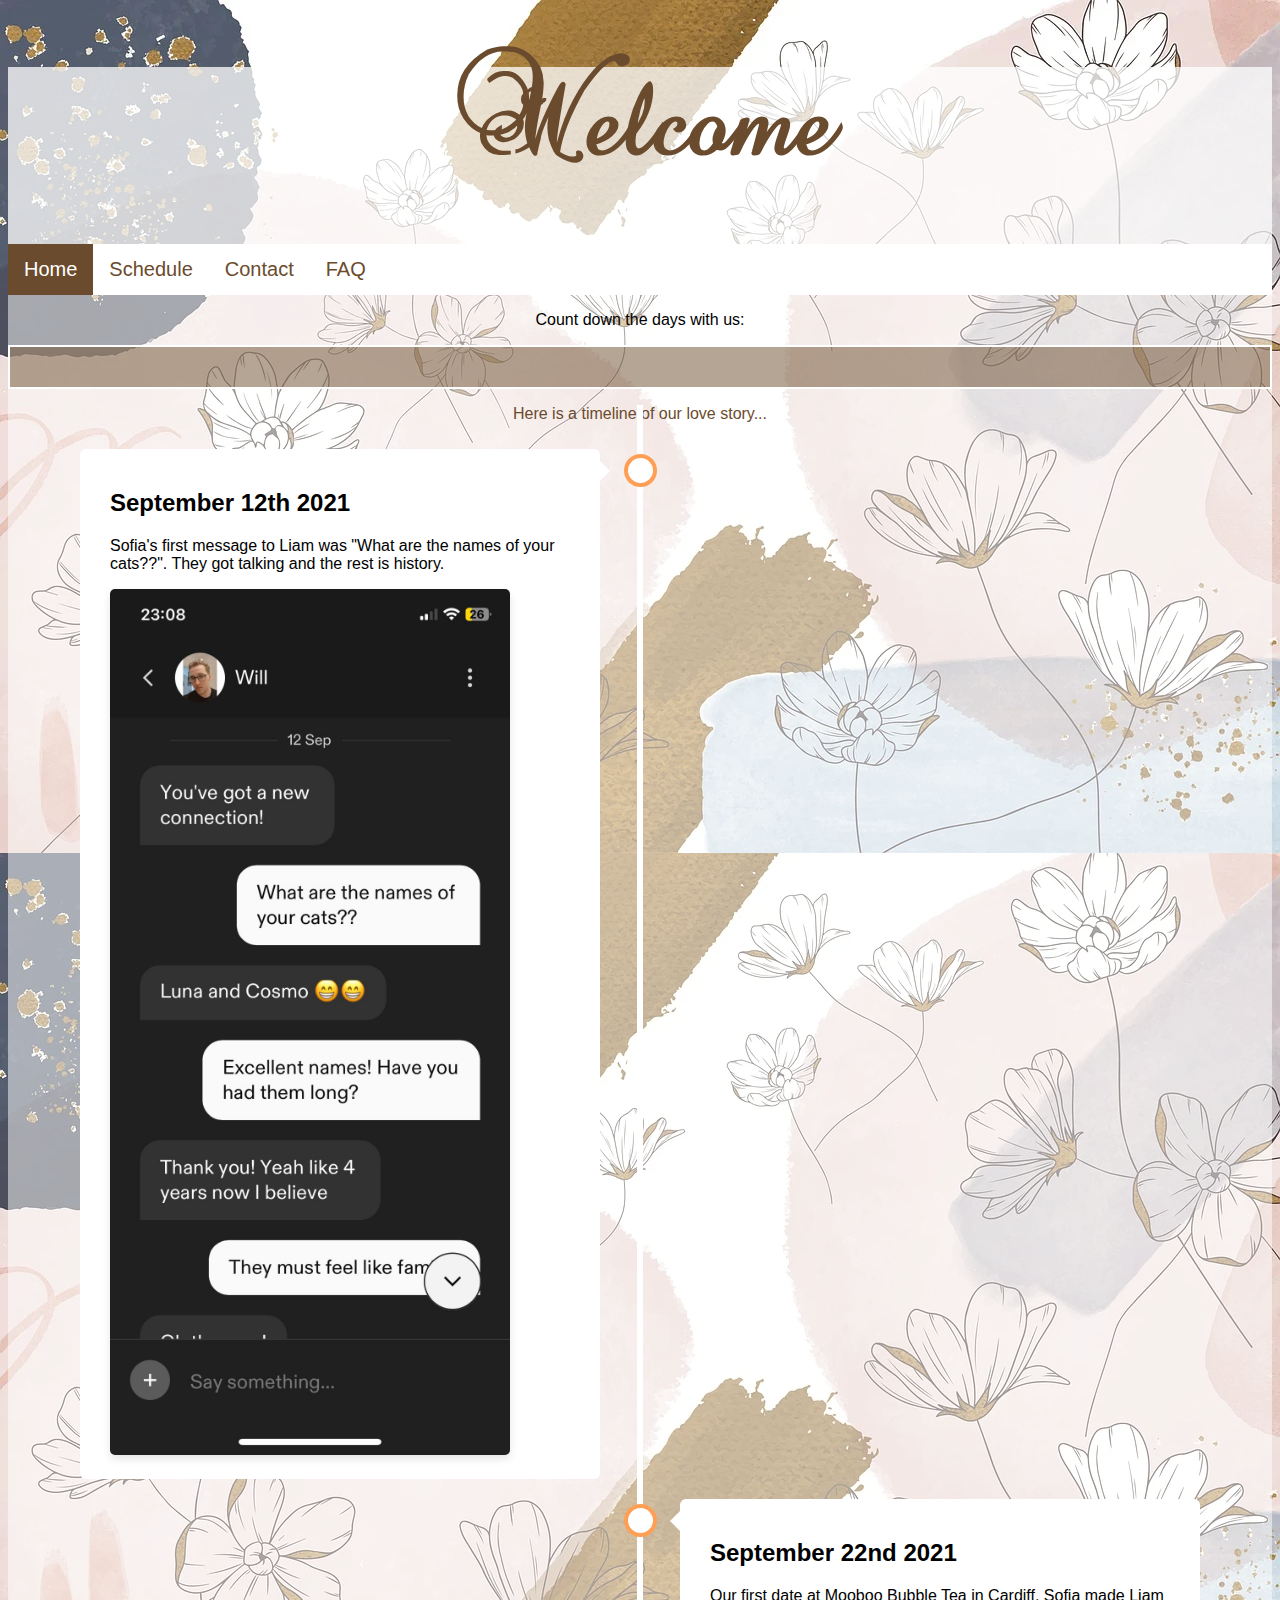
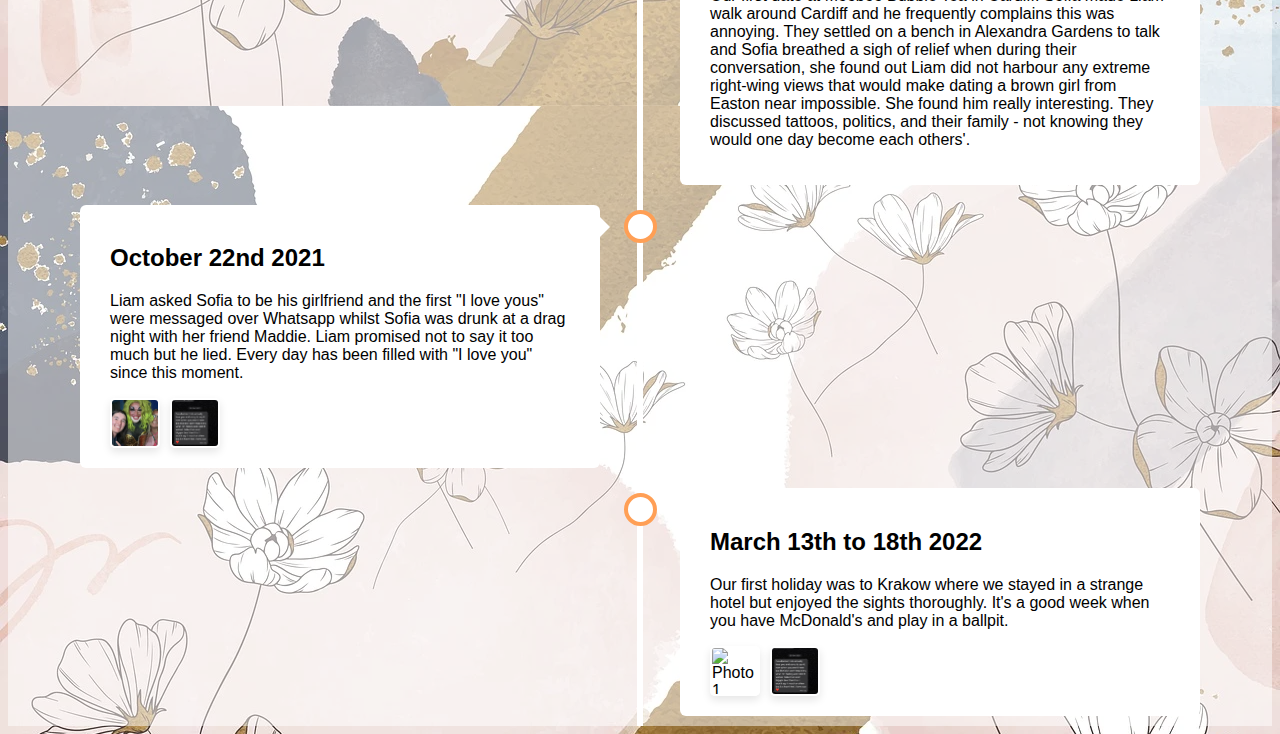
==== index.html @ cc3185e3 "Update index.html" ====
<!DOCTYPE html>
<html>
<head>
    <meta charset="UTF-8">
    <title>Sofia and Liam's Wedding Website</title>
    <!-- CSS linkage -->
    <link rel="stylesheet" href="style.css">
    <style>
        body {
            font-family: Arial, sans-serif;
        }
        .gallery {
            display: flex;
            flex-wrap: wrap;
            gap: 10px;
        }
        .gallery img {
            width: 50px; /* Icon size */
            height: 50px; /* Icon size */
            object-fit: cover;
            cursor: pointer;
            border: 2px solid #fff;
            border-radius: 5px;
            box-shadow: 0 4px 8px rgba(0, 0, 0, 0.1);
        }
        .gallery img:hover {
            border-color: #ddd;
        }
        .selected-image {
            display: none;
            position: fixed;
            top: 0;
            left: 0;
            width: 100%;
            height: 100%;
            background: rgba(0, 0, 0, 0.8);
            justify-content: center;
            align-items: center;
            z-index: 1000;
        }
        .selected-image img {
            max-width: 90%;
            max-height: 80%;
            border-radius: 5px;
            box-shadow: 0 4px 8px rgba(0, 0, 0, 0.1);
        }
        .selected-image .close-btn {
            position: absolute;
            top: 20px;
            right: 30px;
            font-size: 30px;
            color: #fff;
            cursor: pointer;
        }
    </style>
</head>
<body>
    <div class="white-background">
        <header>
            <div class='heading-box'>
                <h1 id='heading'>Welcome</h1>
                <div class="topnav" id="myTopnav">
                    <a href="#home" class="active">Home</a>
                    <a href="#schedule">Schedule</a>
                    <a href="#contact">Contact</a>
                    <a href="#faq">FAQ</a>
                </div>
            </div>
        </header>
        <div class="countdown-text">
            <p>Count down the days with us:</p>
        </div>
        <p id="countdown-timer"></p>
        <script>
            // Set the date we're counting down to
            var countDownDate = new Date("Sep 11, 2025 11:00:00").getTime();

            // Update the count down every 1 second
            var x = setInterval(function() {

                // Get today's date and time
                var now = new Date().getTime();

                // Find the distance between now and the count down date
                var distance = countDownDate - now;

                // Time calculations for days, hours, minutes and seconds
                var days = Math.floor(distance / (1000 * 60 * 60 * 24));
                var hours = Math.floor((distance % (1000 * 60 * 60 * 24)) / (1000 * 60 * 60));
                var minutes = Math.floor((distance % (1000 * 60 * 60)) / (1000 * 60));
                var seconds = Math.floor((distance % (1000 * 60)) / 1000);

                // Display the result in the element with id="countdown-timer"
                document.getElementById("countdown-timer").innerHTML = days + "d " + hours + "h "
                + minutes + "m " + seconds + "s ";

                // If the count down is finished, write some text
                if (distance < 0) {
                    clearInterval(x);
                    document.getElementById("countdown-timer").innerHTML = "EXPIRED";
                }
            }, 1000);
        </script>
        <div class="timeline">
            <p class="timeline-text">Here is a timeline of our love story...</p>
            <div class="container left">
                <div class="content">
                    <h2>September 12th 2021</h2>
                    <p>Sofia's first message to Liam was "What are the names of your cats??". They got talking and the rest is history.</p>
                    <img class="timeline-image" width="400px" src="timeline-met-photo.jpg" alt="Timeline Photo 1">
                </div>
            </div>
            <div class="container right">
                <div class="content">
                    <h2>September 22nd 2021</h2>
                    <p>Our first date at Mooboo Bubble Tea in Cardiff. Sofia made Liam walk around Cardiff and he frequently complains this was annoying. They settled on a bench in Alexandra Gardens to talk and Sofia breathed a sigh of relief when during their conversation, she found out Liam did not harbour any extreme right-wing views that would make dating a brown girl from Easton near impossible. She found him really interesting. They discussed tattoos, politics, and their family - not knowing they would one day become each others'.</p>
                </div>
            </div>
            <div class="container left">
                <div class="content">
                    <h2>October 22nd 2021</h2>
                    <p>Liam asked Sofia to be his girlfriend and the first "I love yous" were messaged over Whatsapp whilst Sofia was drunk at a drag night with her friend Maddie. Liam promised not to say it too much but he lied. Every day has been filled with "I love you" since this moment.</p>
                    <div class="gallery">
                        <img src="maddie-sof-drag.jpg" alt="Photo 1" class="gallery-item">
                        <img src="first-i-love-you.jpg" alt="Photo 2" class="gallery-item">
                    </div>
                </div>
            </div>
            <div class="container right">
                <div class="content">
                    <h2>March 13th to 18th 2022</h2> <!-- Update with actual date -->
                    <p>Our first holiday was to Krakow where we stayed in a strange hotel but enjoyed the sights thoroughly. It's a good week when you have McDonald's and play in a ballpit.</p>
                      <div class="gallery">
                        <img src="krakow-us-together.jpeg" alt="Photo 1" class="gallery-item">
                        <img src="first-i-love-you.jpg" alt="Photo 2" class="gallery-item">
                    </div>
                </div>
            </div>
        </div>
        <div class="selected-image" id="selectedImageContainer">
            <span class="close-btn" id="closeBtn">&times;</span>
            <img src="" alt="Selected Image" id="selectedImage">
        </div>
    </div>
    <script>
        document.querySelectorAll('.gallery-item').forEach(item => {
            item.addEventListener('click', event => {
                document.getElementById('selectedImage').src = event.target.src;
                document.getElementById('selectedImageContainer').style.display = 'flex';
            });
        });

        document.getElementById('closeBtn').addEventListener('click', () => {
            document.getElementById('selectedImageContainer').style.display = 'none';
        });
    </script>
</body>
</html>
---- style.css ----
@font-face {
  font-family: 'headingFont';
  src: url('Precious.ttf');
}

.heading-box {
  background-color: rgba(255, 255, 255, 0.5);
  font-size: 50px;
  color: #6b4b2d;
}

#heading {
  font-family: 'headingFont';
  text-align: center;
}

.topnav {
  background-color: rgba(255,255,255,1);
  overflow: hidden;
}

.topnav a {
  float: left;
  display: block;
  color: #6b4b2d;
  text-align: center;
  padding: 14px 16px;
  text-decoration: none;
  font-size: 20px;
}

.topnav a:hover {
  background-color: #edcfb2;
  color: white;
}

.topnav a.active {
  background-color: #6b4b2d;
  color: white;
}

.topnav .icon {
  display: none;
}

@media screen and (max-width: 600px) {
  .topnav a:not(:first-child) {display: none;}
  .topnav a.icon {
    float: right;
    display: block;
  }
}
@media screen and (max-width: 600px) {
  .topnav.responsive {position: relative;}
  .topnav.responsive a.icon {
    position: absolute;
    right: 0;
    top: 0;
  }
  .topnav.responsive a {
    float: none;
    display: block;
    text-align: left;
  }
}

.countdown-text {
  text-align: center;
}

#countdown-timer {
    background-color: rgba(107,75,43, 0.5);
    color: white;
    text-align: center;
    padding: 20px;
    border: 2px solid #FFF;
}

body {
  background-image: url('IMG_2690.webp');
}

.white-background{
  background-color: rgba(255, 255, 255, 0.5);
}

* {
  box-sizing: border-box;
}

.timeline-text {
text-align: center;
color:#6b4b2d;
}

.timeline {
  position: relative;
  max-width: 1200px;
  margin: 0 auto;
}

.timeline::after {
  content: '';
  position: absolute;
  width: 6px;
  background-color: white;
  top: 0;
  bottom: 0;
  left: 50%;
  margin-left: -3px;
}

.container {
  padding: 10px 40px;
  position: relative;
  background-color: inherit;
  width: 50%;
}

.container::after {
  content: '';
  position: absolute;
  width: 25px;
  height: 25px;
  right: -17px;
  background-color: white;
  border: 4px solid #FF9F55;
  top: 15px;
  border-radius: 50%;
  z-index: 1;
}

.left {
  left: 0;
}

.right {
  left: 50%;
}


.left::before {
  content: " ";
  height: 0;
  position: absolute;
  top: 22px;
  width: 0;
  z-index: 1;
  right: 30px;
  border: medium solid white;
  border-width: 10px 0 10px 10px;
  border-color: transparent transparent transparent white;
}

.right::before {
  content: " ";
  height: 0;
  position: absolute;
  top: 22px;
  width: 0;
  z-index: 1;
  left: 30px;
  border: medium solid white;
  border-width: 10px 10px 10px 0;
  border-color: transparent white transparent transparent;
}

.right::after {
  left: -16px;
}


.content {
  padding: 20px 30px;
  background-color: white;
  position: relative;
  border-radius: 6px;
}


@media screen and (max-width: 600px) {
  .timeline::after {
    left: 31px;
  }


  .container {
    width: 100%;
    padding-left: 70px;
    padding-right: 25px;
  }

  .container::before {
    left: 60px;
    border: medium solid white;
    border-width: 10px 10px 10px 0;
    border-color: transparent white transparent transparent;
  }

  .left::after, .right::after {
    left: 15px;
  }

  .right {
    left: 0%;
  }
}

.gallery {
  display: flex;
  flex-wrap: wrap;
  gap: 10px;
}
.gallery img {
  width: calc(33.333% - 10px);
  border-radius: 5px;
}

.timeline .content
img.timeline-image {
    width: 100%; /* Make the image take up the full width of the container */
    height: auto; /* Maintain the aspect ratio of the image */
    max-width: 400px; /* Limit the maximum width */
    border-radius: 5px;
    object-fit: cover; /* Ensures the image covers the container while maintaining aspect ratio */
    box-shadow: 0 4px 8px rgba(0, 0, 0, 0.1);
}
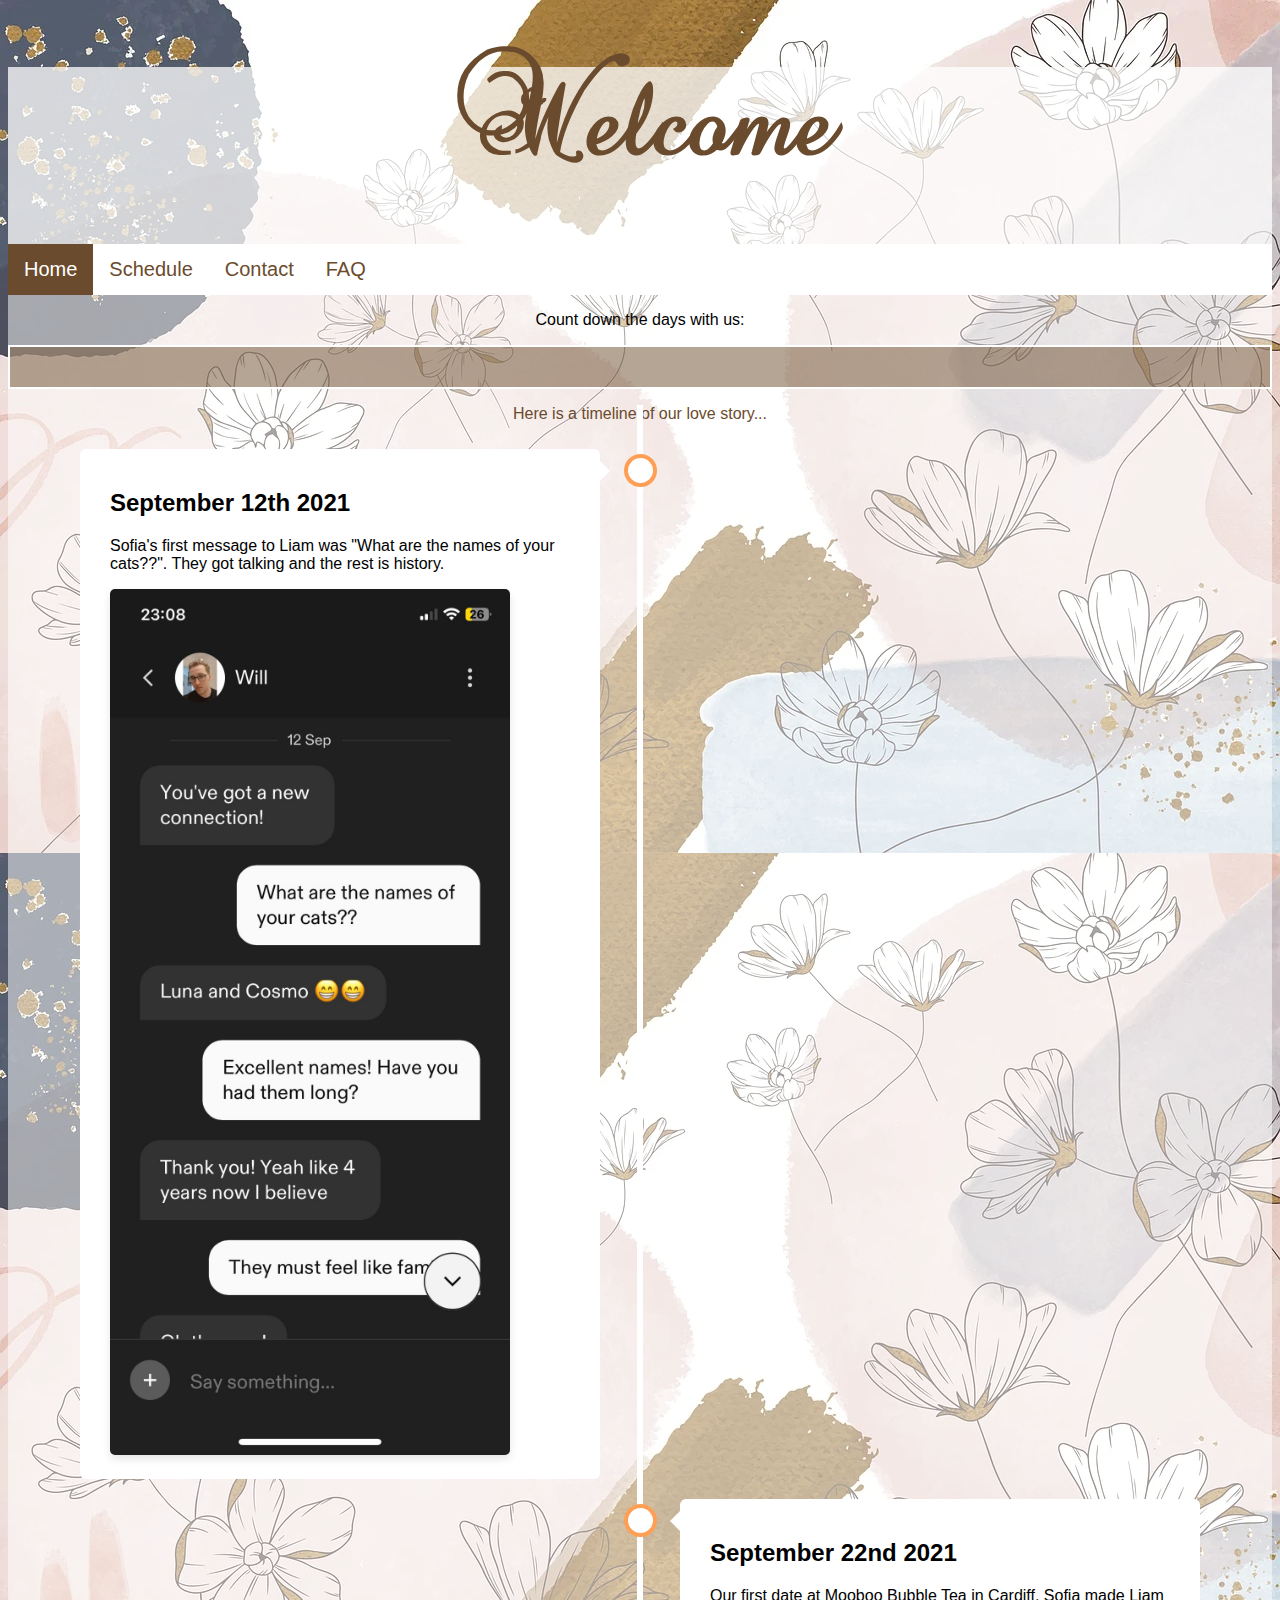
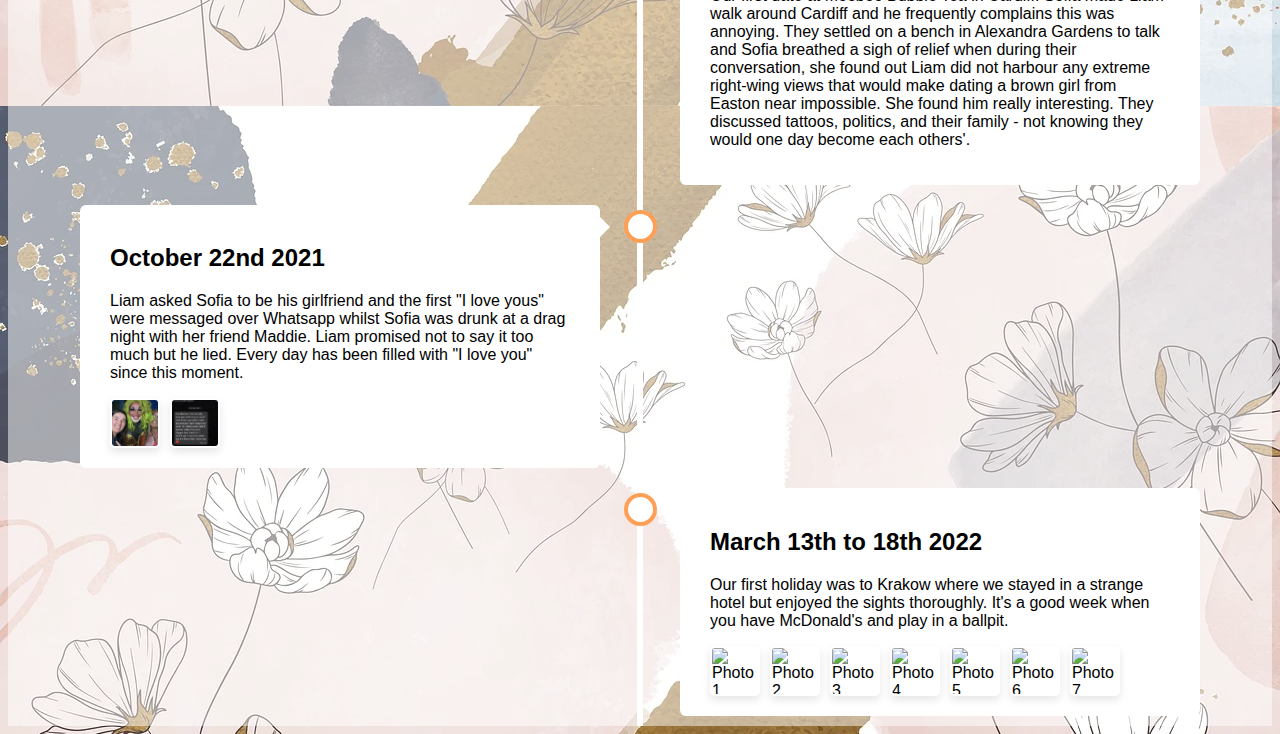
==== commit f5e16348: "Update index.html" ====
--- a/index.html
+++ b/index.html
@@ -132,7 +132,12 @@
                     <p>Our first holiday was to Krakow where we stayed in a strange hotel but enjoyed the sights thoroughly. It's a good week when you have McDonald's and play in a ballpit.</p>
                       <div class="gallery">
                         <img src="krakow-us-together.jpeg" alt="Photo 1" class="gallery-item">
-                        <img src="first-i-love-you.jpg" alt="Photo 2" class="gallery-item">
+                        <img src="krakow-lock.jpeg" alt="Photo 2" class="gallery-item">
+                        <img src="krakow-us-night.jpeg" alt="Photo 3" class="gallery-item">
+                        <img src="krakow-scarf.jpeg" alt="Photo 4" class="gallery-item">
+                        <img src="krakow-liam.jpeg" alt="Photo 5" class="gallery-item">
+                        <img src="krakow-ball-pit.jpeg" alt="Photo 6" class="gallery-item">
+                         <img src="krakow-blue-drink.jpeg" alt="Photo 7" class="gallery-item">
                     </div>
                 </div>
             </div>
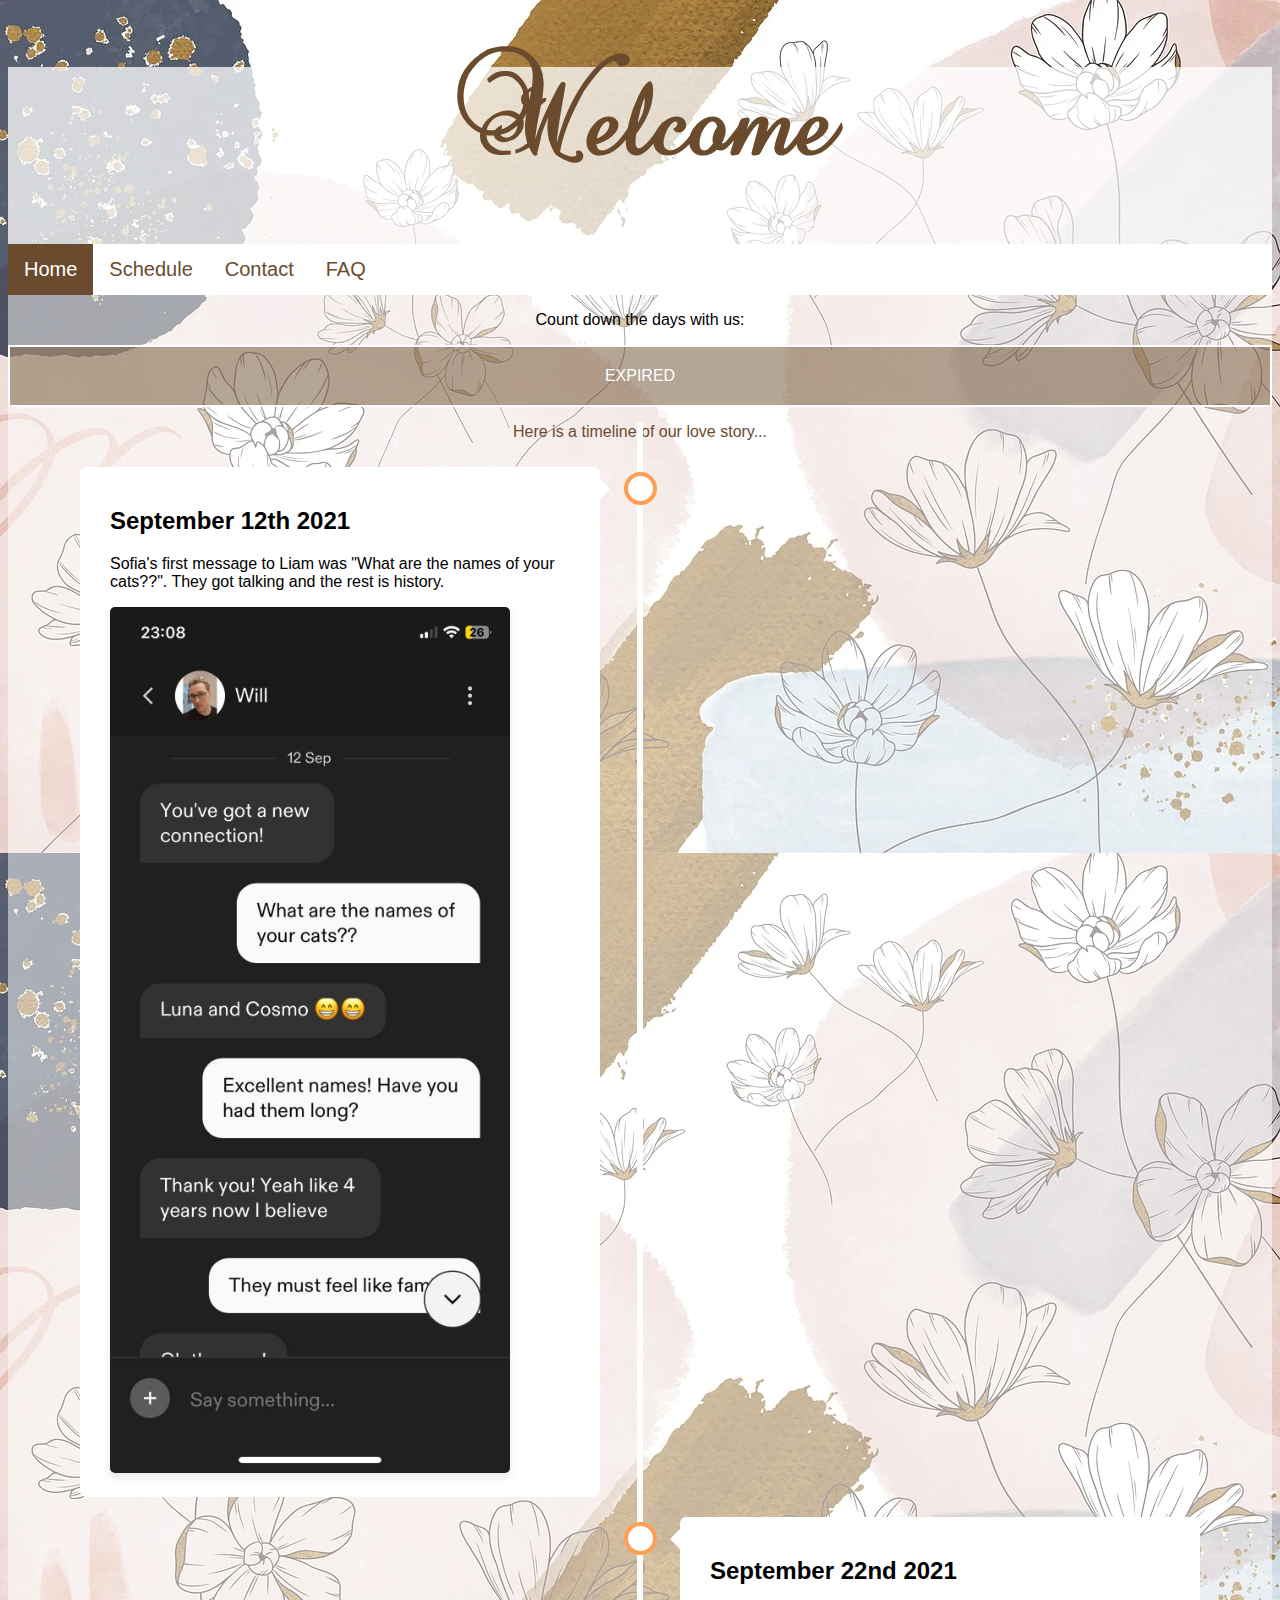
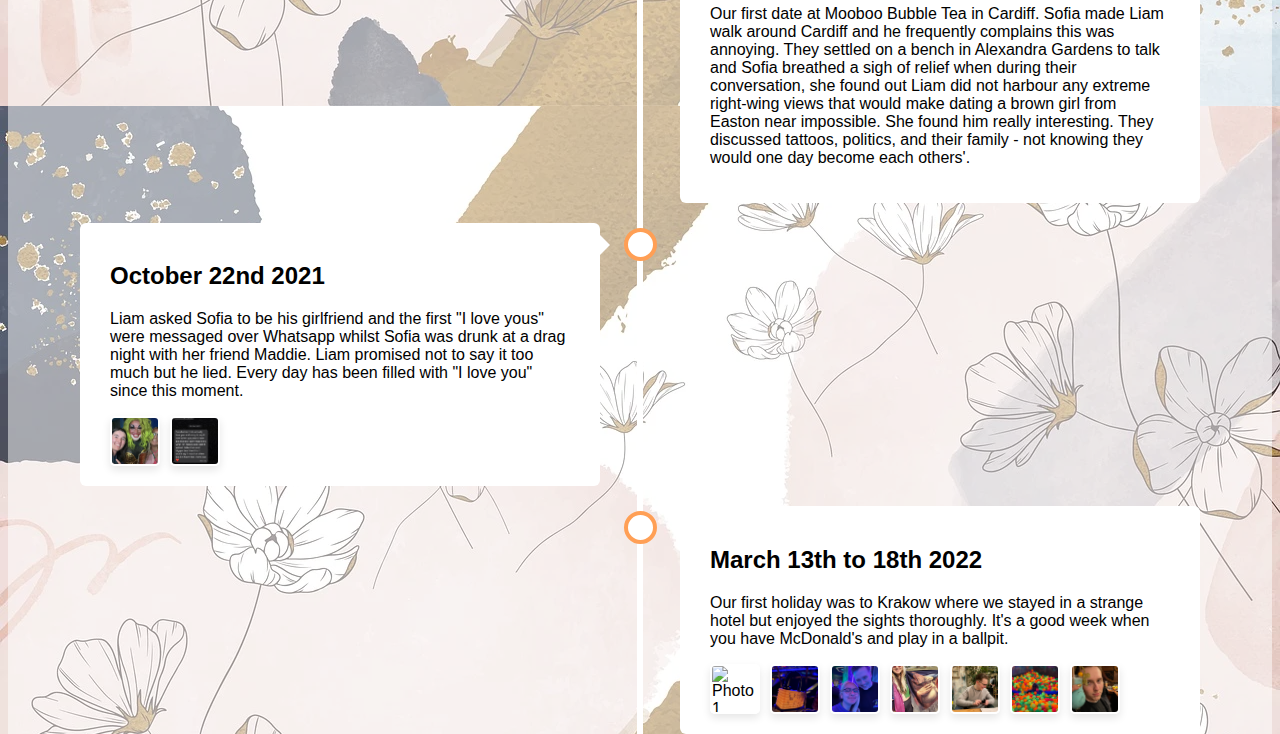
==== commit 88952e35: "Update index.html" ====
--- a/index.html
+++ b/index.html
@@ -131,13 +131,13 @@
                     <h2>March 13th to 18th 2022</h2> <!-- Update with actual date -->
                     <p>Our first holiday was to Krakow where we stayed in a strange hotel but enjoyed the sights thoroughly. It's a good week when you have McDonald's and play in a ballpit.</p>
                       <div class="gallery">
-                        <img src="krakow-us-together.jpeg" alt="Photo 1" class="gallery-item">
-                        <img src="krakow-lock.jpeg" alt="Photo 2" class="gallery-item">
-                        <img src="krakow-us-night.jpeg" alt="Photo 3" class="gallery-item">
-                        <img src="krakow-scarf.jpeg" alt="Photo 4" class="gallery-item">
-                        <img src="krakow-liam.jpeg" alt="Photo 5" class="gallery-item">
-                        <img src="krakow-ball-pit.jpeg" alt="Photo 6" class="gallery-item">
-                         <img src="krakow-blue-drink.jpeg" alt="Photo 7" class="gallery-item">
+                        <img src="Krakow-us-together.jpeg" alt="Photo 1" class="gallery-item">
+                        <img src="Krakow-lock.jpeg" alt="Photo 2" class="gallery-item">
+                        <img src="Krakow-us-night.jpeg" alt="Photo 3" class="gallery-item">
+                        <img src="Krakow-scarf.jpeg" alt="Photo 4" class="gallery-item">
+                        <img src="Krakow-liam.jpeg" alt="Photo 5" class="gallery-item">
+                        <img src="Krakow-ball-pit.jpeg" alt="Photo 6" class="gallery-item">
+                         <img src="Krakow-blue-drink.jpeg" alt="Photo 7" class="gallery-item">
                     </div>
                 </div>
             </div>
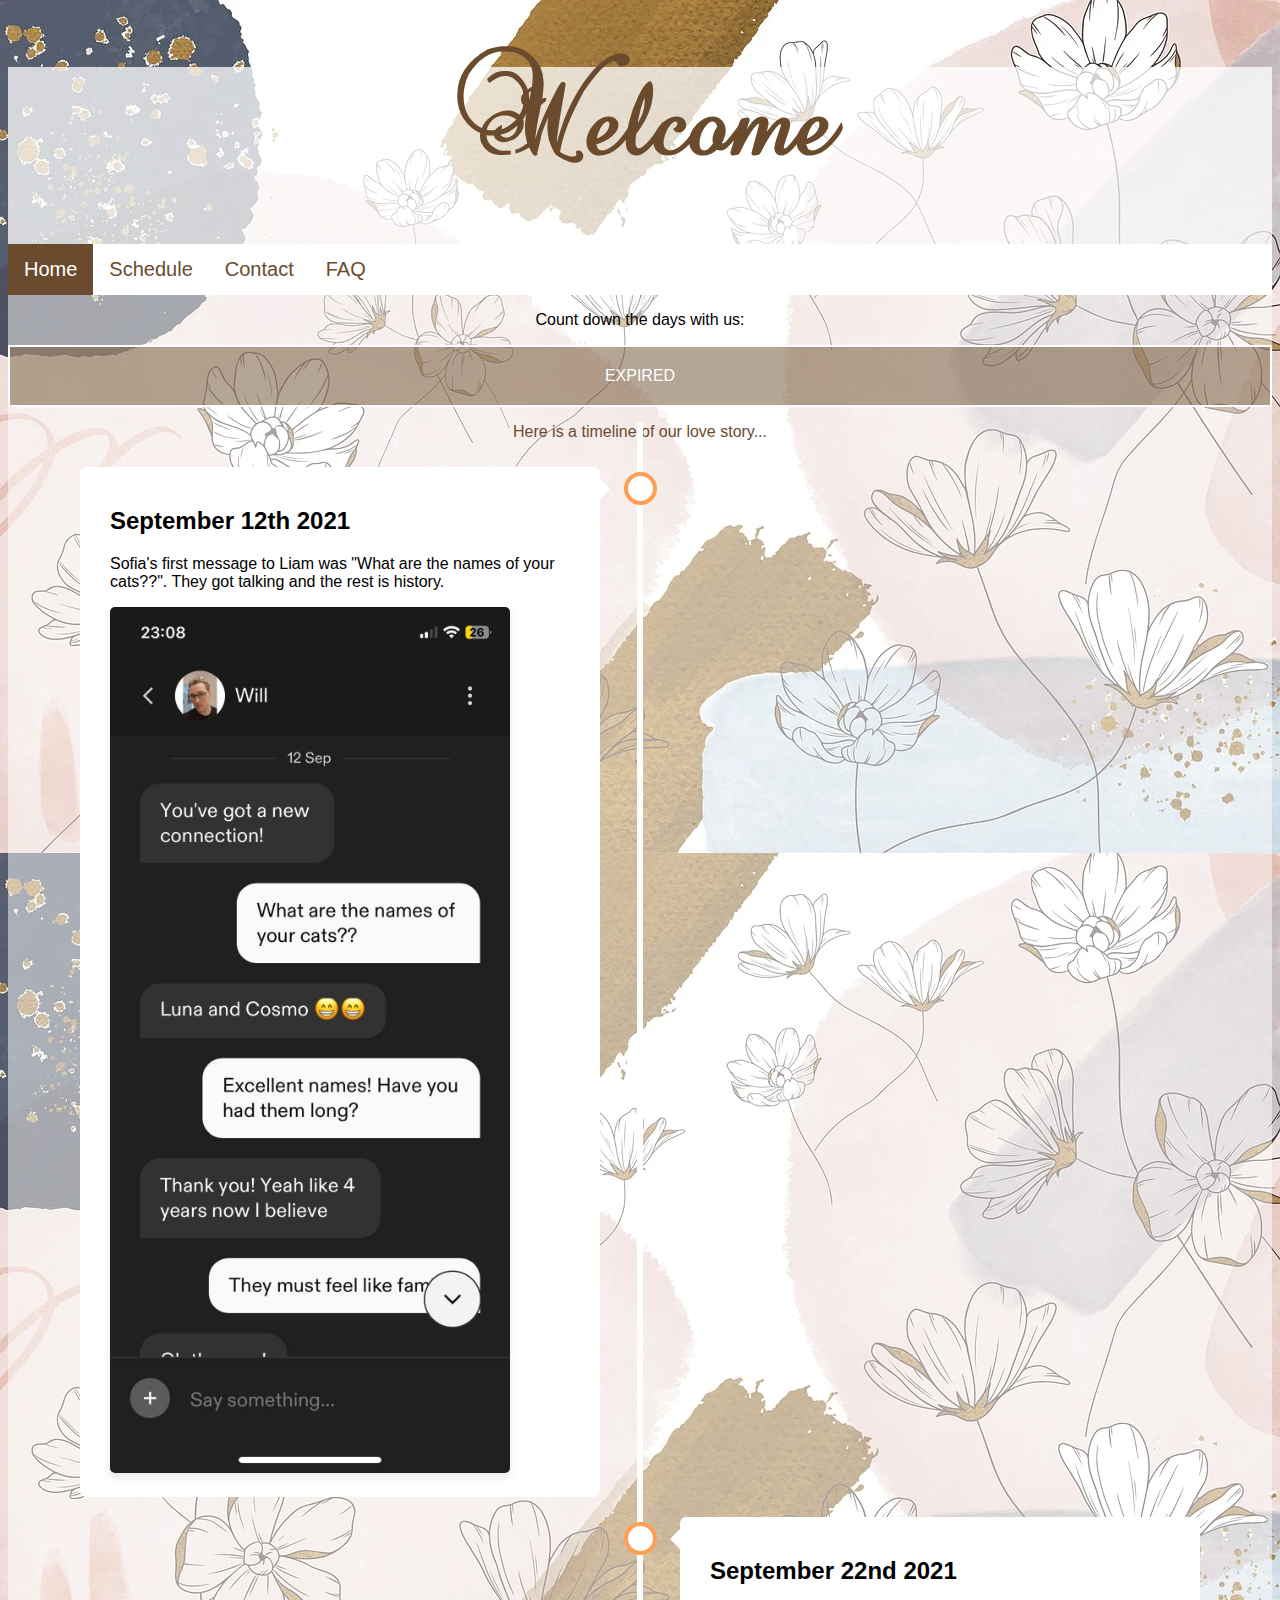
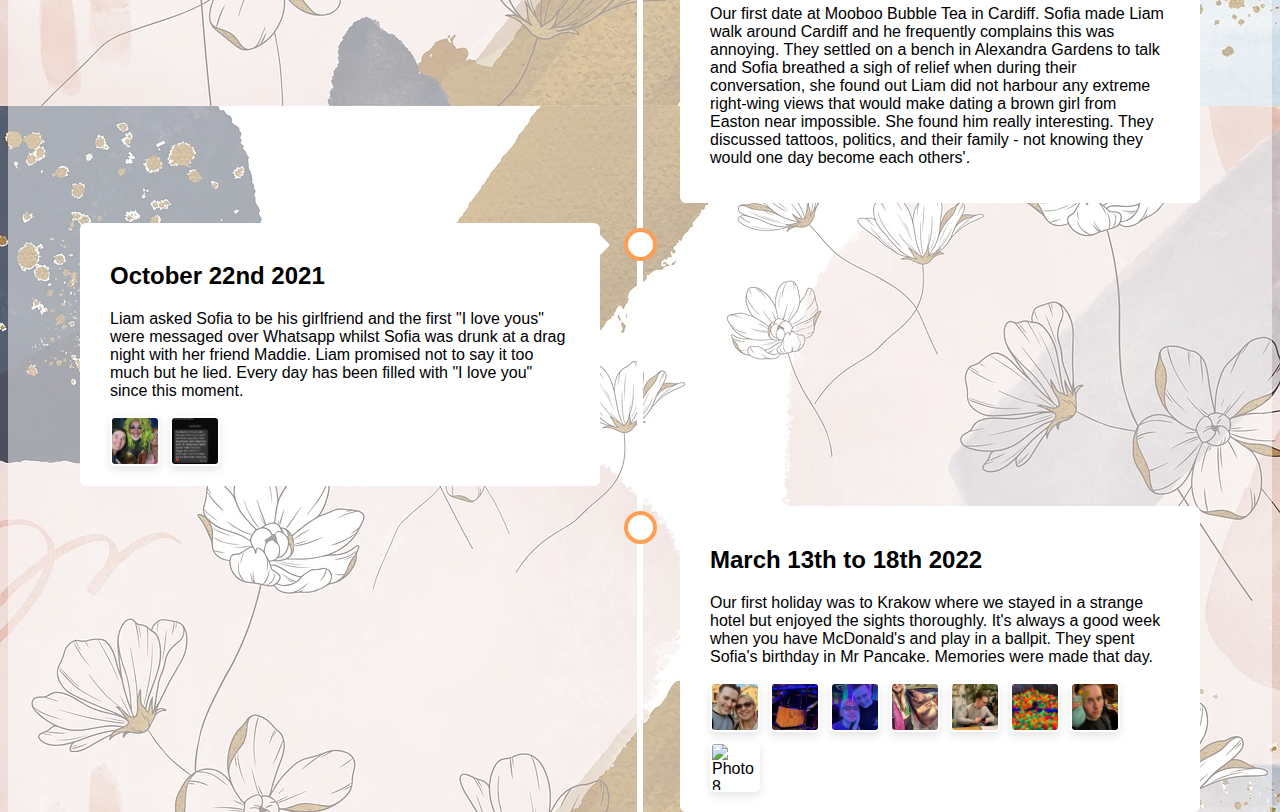
==== commit 8a6b415b: "Update index.html" ====
--- a/index.html
+++ b/index.html
@@ -129,7 +129,7 @@
             <div class="container right">
                 <div class="content">
                     <h2>March 13th to 18th 2022</h2> <!-- Update with actual date -->
-                    <p>Our first holiday was to Krakow where we stayed in a strange hotel but enjoyed the sights thoroughly. It's a good week when you have McDonald's and play in a ballpit.</p>
+                    <p>Our first holiday was to Krakow where we stayed in a strange hotel but enjoyed the sights thoroughly. It's always a good week when you have McDonald's and play in a ballpit. They spent Sofia's birthday in Mr Pancake. Memories were made that day.</p>
                       <div class="gallery">
                         <img src="Krakow-us-together.jpeg" alt="Photo 1" class="gallery-item">
                         <img src="Krakow-lock.jpeg" alt="Photo 2" class="gallery-item">
@@ -137,7 +137,8 @@
                         <img src="Krakow-scarf.jpeg" alt="Photo 4" class="gallery-item">
                         <img src="Krakow-liam.jpeg" alt="Photo 5" class="gallery-item">
                         <img src="Krakow-ball-pit.jpeg" alt="Photo 6" class="gallery-item">
-                         <img src="Krakow-blue-drink.jpeg" alt="Photo 7" class="gallery-item">
+                        <img src="Krakow-blue-drink.jpeg" alt="Photo 7" class="gallery-item">
+                         <img src="Krakow-mr-pancake.jpeg" alt="Photo 8" class="gallery-item">
                     </div>
                 </div>
             </div>
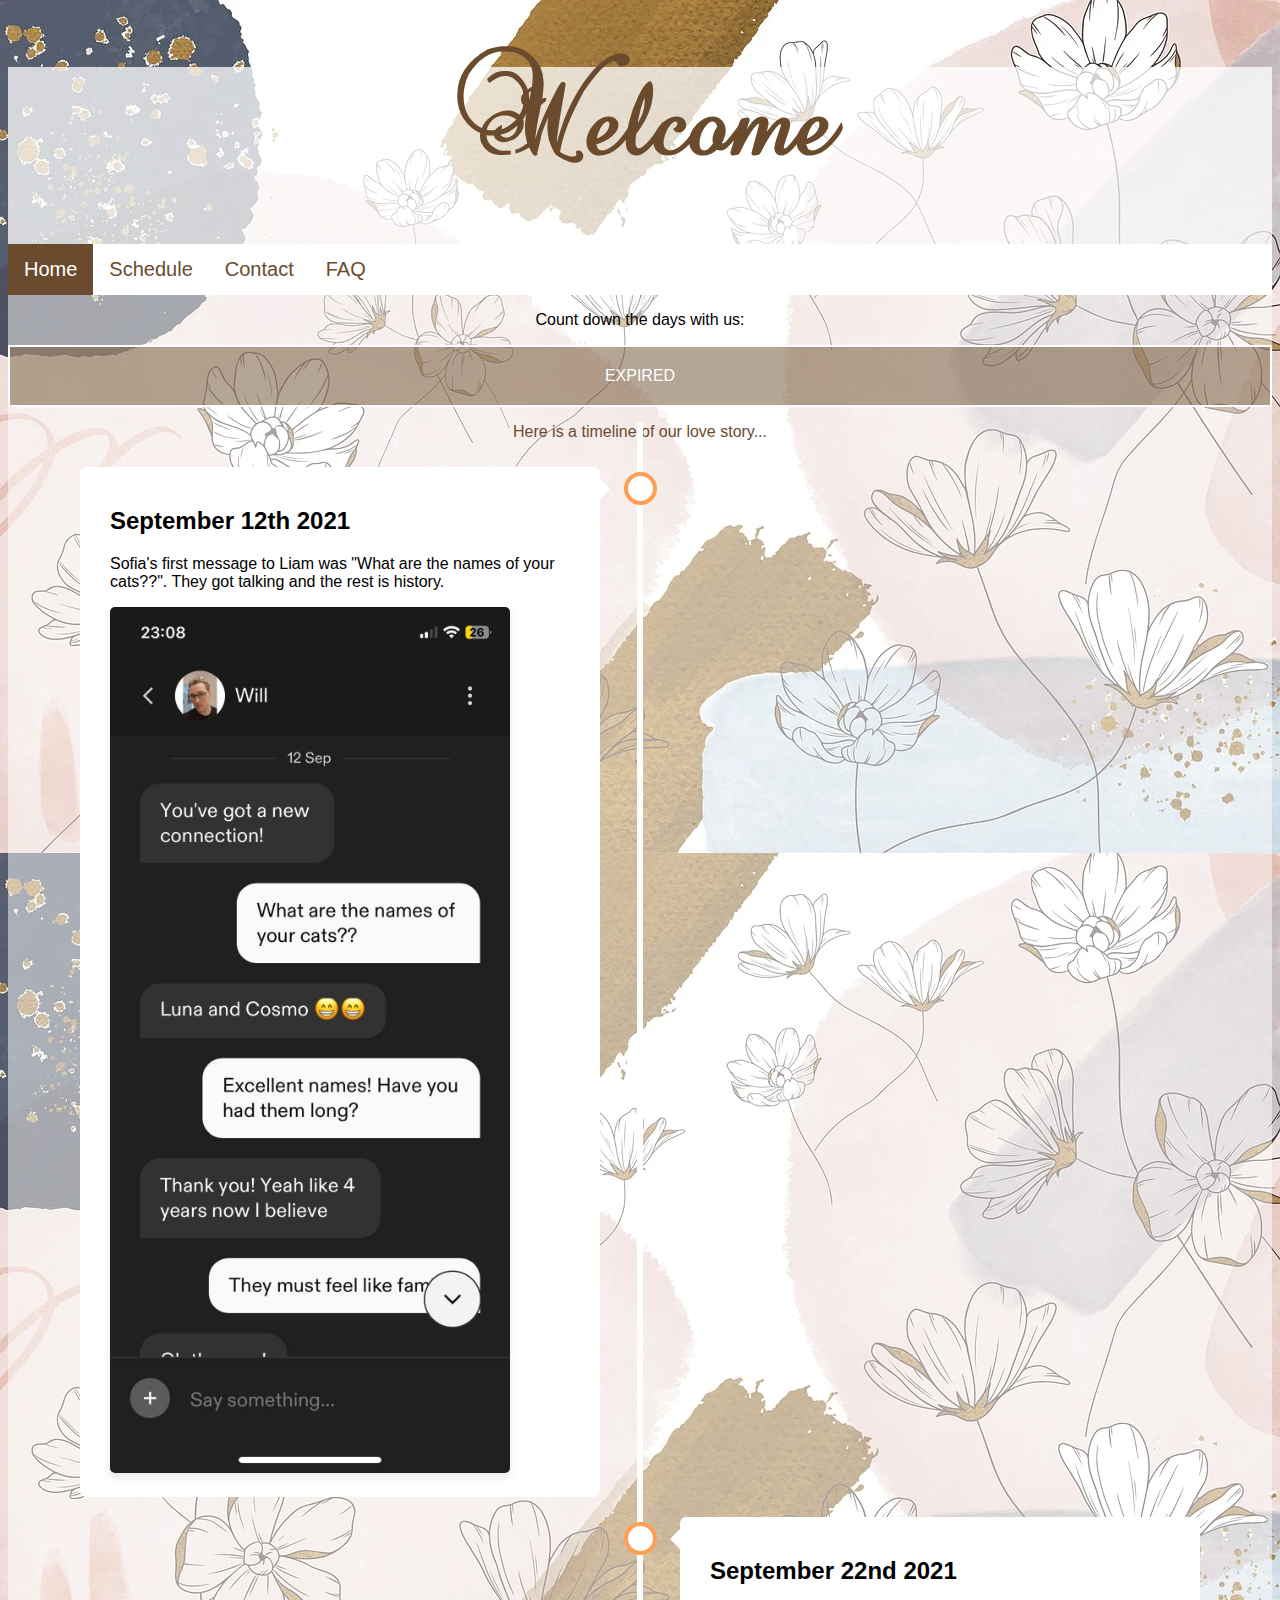
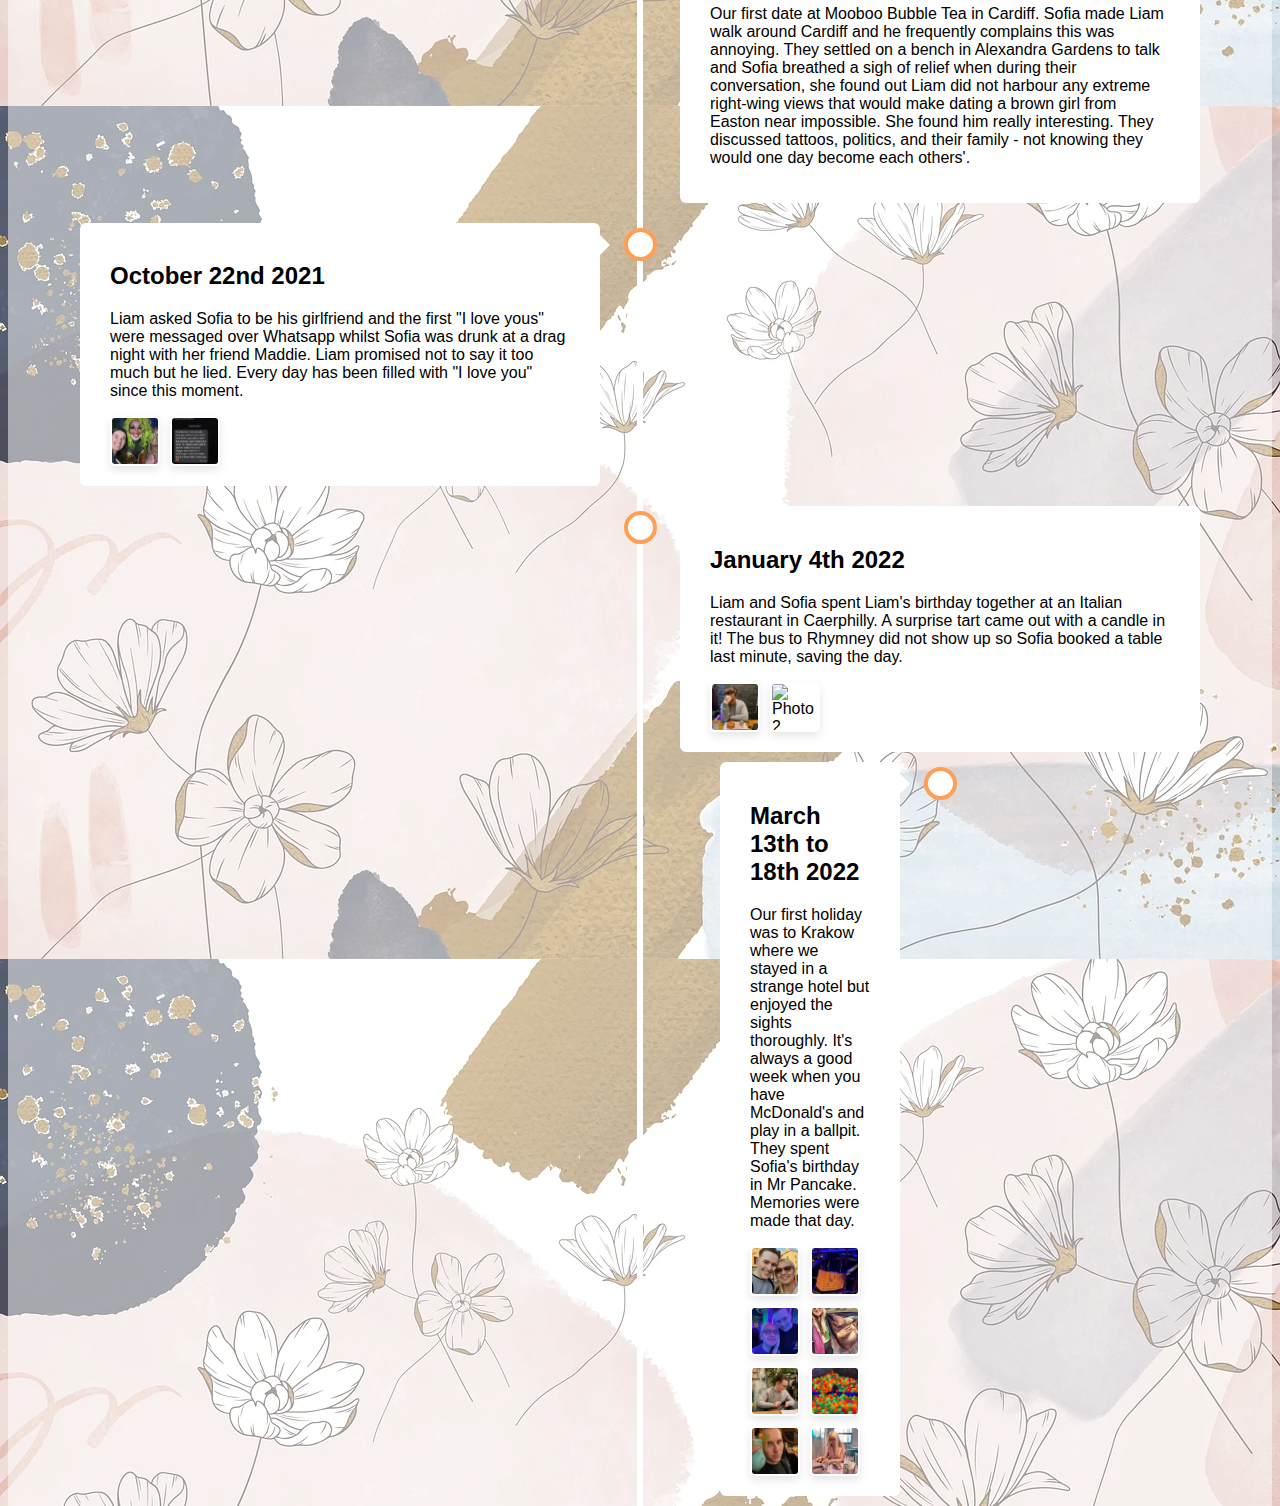
==== commit 1430dca2: "Update index.html" ====
--- a/index.html
+++ b/index.html
@@ -128,6 +128,15 @@
             </div>
             <div class="container right">
                 <div class="content">
+                    <h2>January 4th 2022</h2>
+                    <p>Liam and Sofia spent Liam's birthday together at an Italian restaurant in Caerphilly. A surprise tart came out with a candle in it! The bus to Rhymney did not show up so Sofia booked a table last minute, saving the day.</p>
+                    <div class="gallery">
+                        <img src="Liam-bday.jpeg" alt="Photo 1" class="gallery-item">
+                        <img src="Liam-bday-us.jpeg" alt="Photo 2" class="gallery-item">
+                    </div>
+                </div>
+            <div class="container left">
+                <div class="content">
                     <h2>March 13th to 18th 2022</h2> <!-- Update with actual date -->
                     <p>Our first holiday was to Krakow where we stayed in a strange hotel but enjoyed the sights thoroughly. It's always a good week when you have McDonald's and play in a ballpit. They spent Sofia's birthday in Mr Pancake. Memories were made that day.</p>
                       <div class="gallery">
@@ -161,4 +170,4 @@
         });
     </script>
 </body>
-</html>+</html>
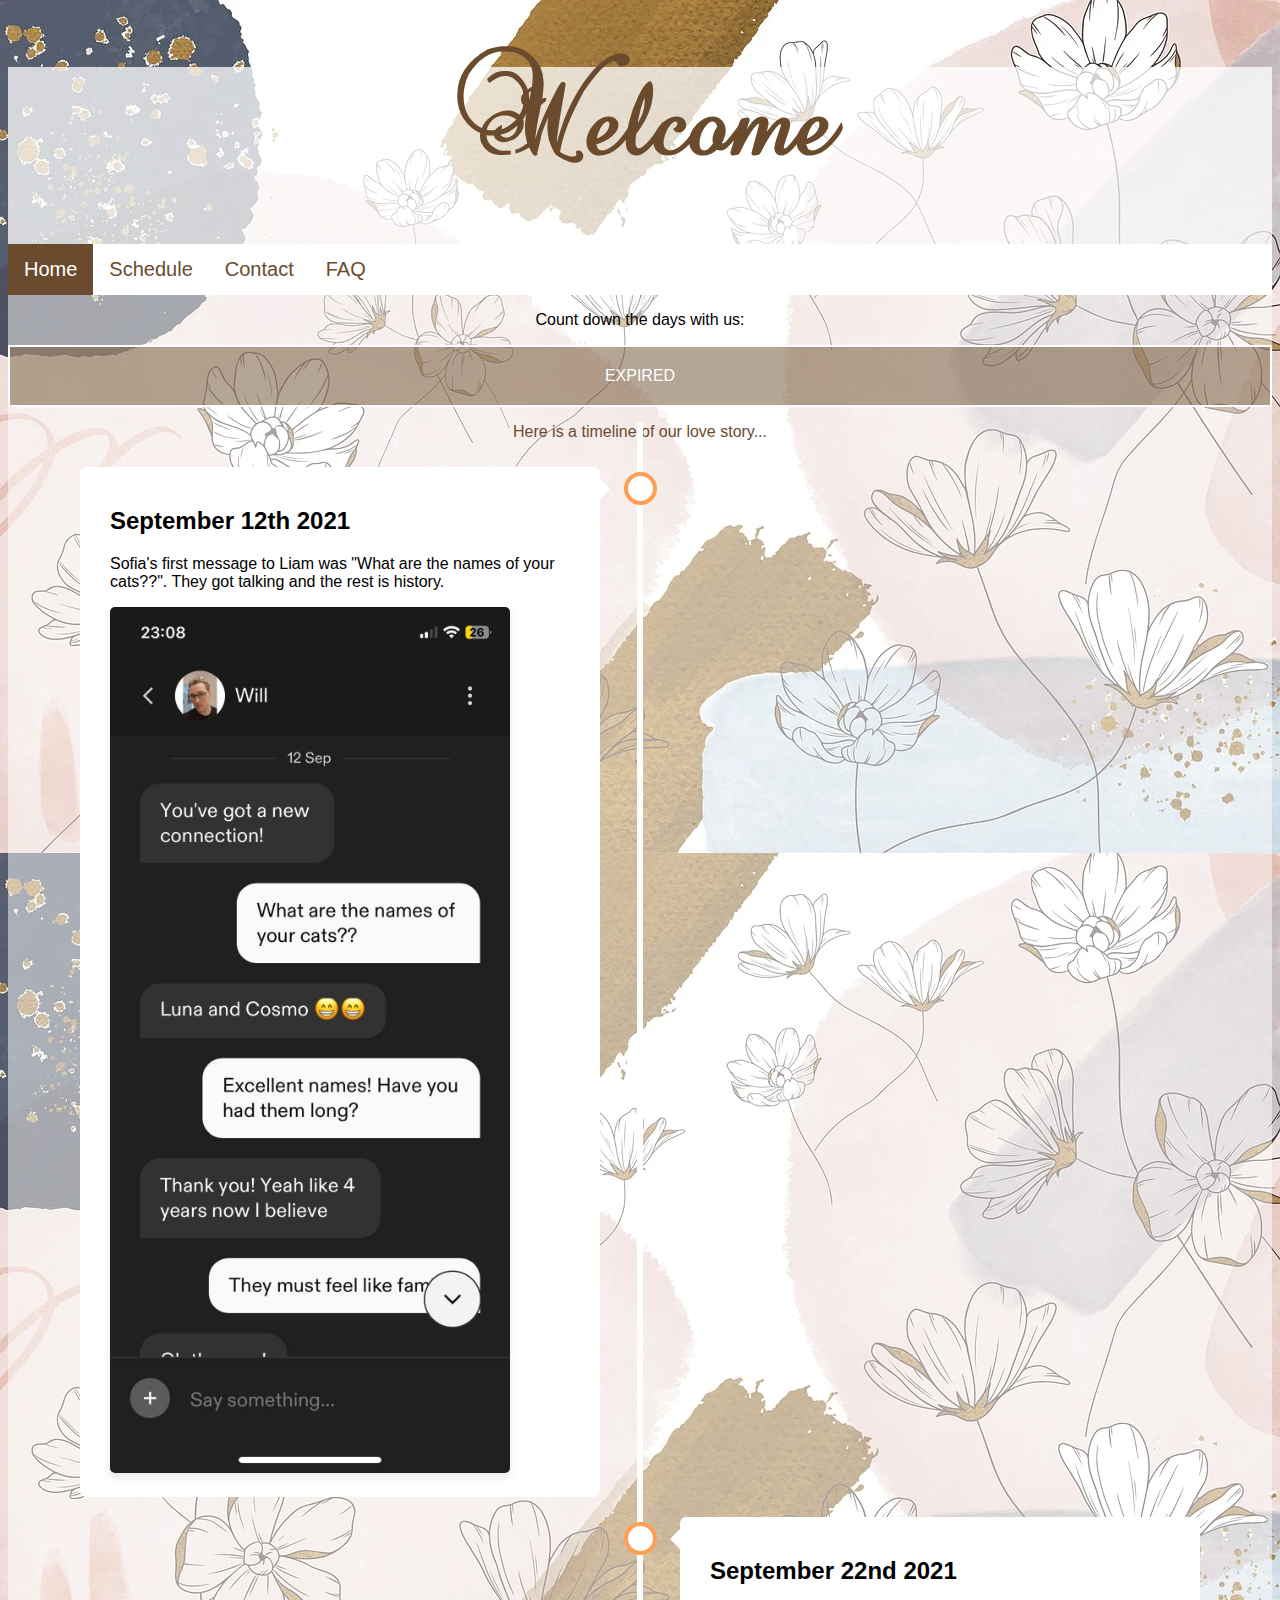
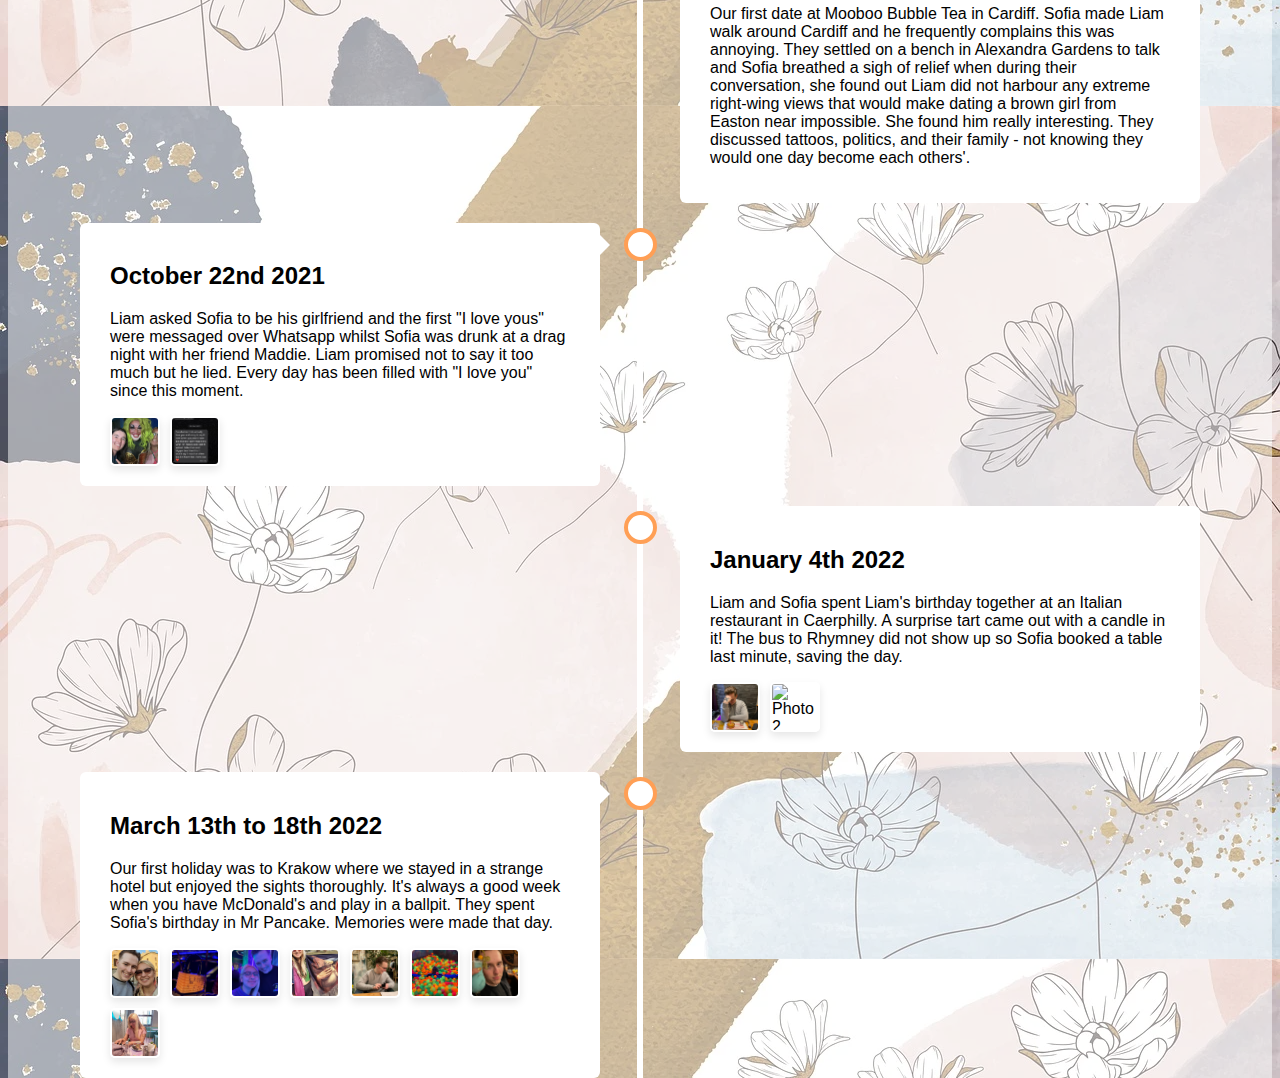
==== commit e4203c1f: "Update index.html" ====
--- a/index.html
+++ b/index.html
@@ -135,6 +135,7 @@
                         <img src="Liam-bday-us.jpeg" alt="Photo 2" class="gallery-item">
                     </div>
                 </div>
+            </div>
             <div class="container left">
                 <div class="content">
                     <h2>March 13th to 18th 2022</h2> <!-- Update with actual date -->
@@ -147,7 +148,7 @@
                         <img src="Krakow-liam.jpeg" alt="Photo 5" class="gallery-item">
                         <img src="Krakow-ball-pit.jpeg" alt="Photo 6" class="gallery-item">
                         <img src="Krakow-blue-drink.jpeg" alt="Photo 7" class="gallery-item">
-                         <img src="Krakow-mr-pancake.jpeg" alt="Photo 8" class="gallery-item">
+                        <img src="Krakow-mr-pancake.jpeg" alt="Photo 8" class="gallery-item">
                     </div>
                 </div>
             </div>
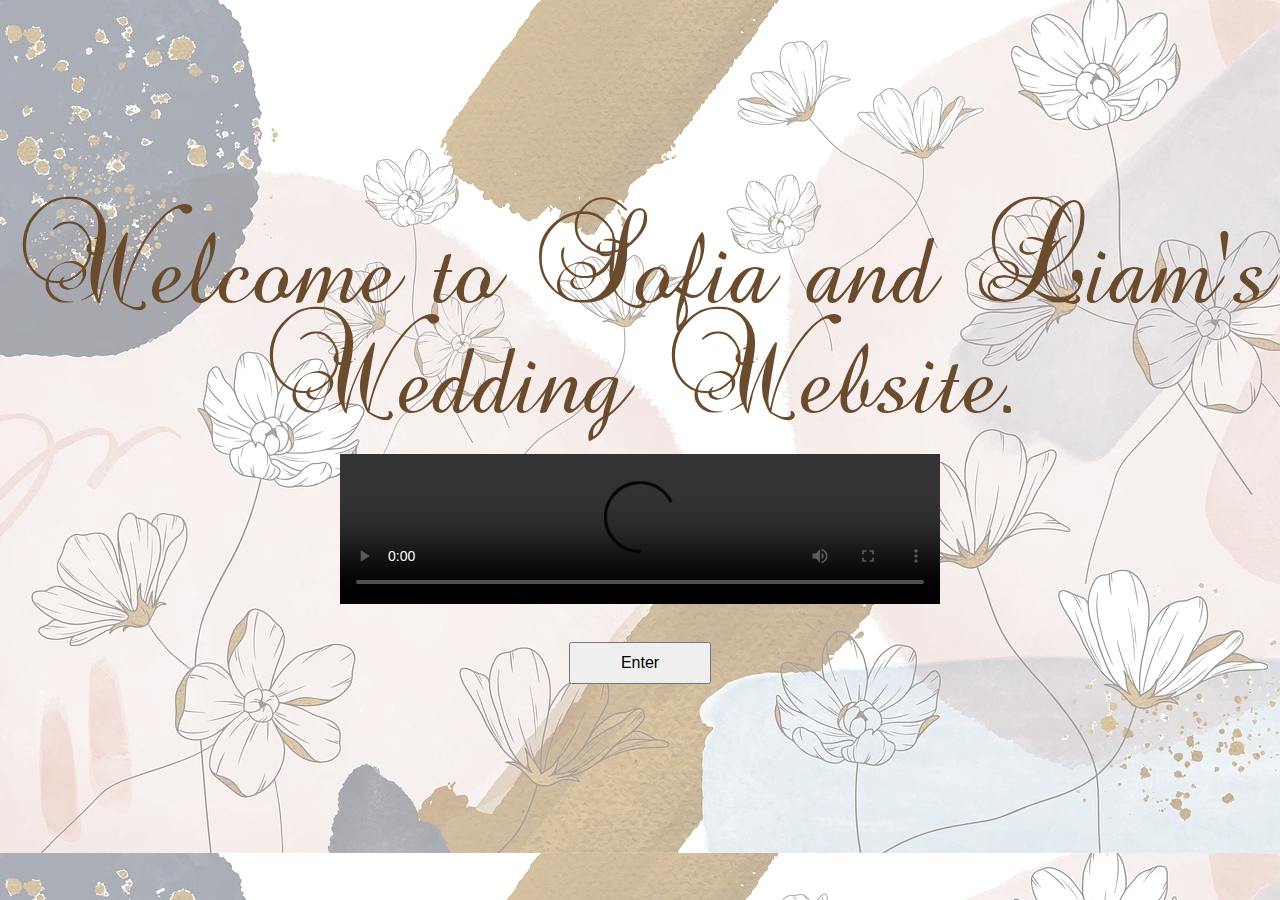
==== commit 9b2ef362: "main update" ====
--- a/index.html
+++ b/index.html
@@ -3,172 +3,25 @@
 <head>
     <meta charset="UTF-8">
     <title>Sofia and Liam's Wedding Website</title>
+    <meta name="viewport" content="width=device-width, initial-scale=1">
     <!-- CSS linkage -->
-    <link rel="stylesheet" href="style.css">
-    <style>
-        body {
-            font-family: Arial, sans-serif;
-        }
-        .gallery {
-            display: flex;
-            flex-wrap: wrap;
-            gap: 10px;
-        }
-        .gallery img {
-            width: 50px; /* Icon size */
-            height: 50px; /* Icon size */
-            object-fit: cover;
-            cursor: pointer;
-            border: 2px solid #fff;
-            border-radius: 5px;
-            box-shadow: 0 4px 8px rgba(0, 0, 0, 0.1);
-        }
-        .gallery img:hover {
-            border-color: #ddd;
-        }
-        .selected-image {
-            display: none;
-            position: fixed;
-            top: 0;
-            left: 0;
-            width: 100%;
-            height: 100%;
-            background: rgba(0, 0, 0, 0.8);
-            justify-content: center;
-            align-items: center;
-            z-index: 1000;
-        }
-        .selected-image img {
-            max-width: 90%;
-            max-height: 80%;
-            border-radius: 5px;
-            box-shadow: 0 4px 8px rgba(0, 0, 0, 0.1);
-        }
-        .selected-image .close-btn {
-            position: absolute;
-            top: 20px;
-            right: 30px;
-            font-size: 30px;
-            color: #fff;
-            cursor: pointer;
-        }
-    </style>
+    <link rel="stylesheet" href="index-style.css">
 </head>
 <body>
-    <div class="white-background">
-        <header>
-            <div class='heading-box'>
-                <h1 id='heading'>Welcome</h1>
-                <div class="topnav" id="myTopnav">
-                    <a href="#home" class="active">Home</a>
-                    <a href="#schedule">Schedule</a>
-                    <a href="#contact">Contact</a>
-                    <a href="#faq">FAQ</a>
-                </div>
-            </div>
-        </header>
-        <div class="countdown-text">
-            <p>Count down the days with us:</p>
-        </div>
-        <p id="countdown-timer"></p>
-        <script>
-            // Set the date we're counting down to
-            var countDownDate = new Date("Sep 11, 2025 11:00:00").getTime();
-
-            // Update the count down every 1 second
-            var x = setInterval(function() {
-
-                // Get today's date and time
-                var now = new Date().getTime();
-
-                // Find the distance between now and the count down date
-                var distance = countDownDate - now;
-
-                // Time calculations for days, hours, minutes and seconds
-                var days = Math.floor(distance / (1000 * 60 * 60 * 24));
-                var hours = Math.floor((distance % (1000 * 60 * 60 * 24)) / (1000 * 60 * 60));
-                var minutes = Math.floor((distance % (1000 * 60 * 60)) / (1000 * 60));
-                var seconds = Math.floor((distance % (1000 * 60)) / 1000);
-
-                // Display the result in the element with id="countdown-timer"
-                document.getElementById("countdown-timer").innerHTML = days + "d " + hours + "h "
-                + minutes + "m " + seconds + "s ";
-
-                // If the count down is finished, write some text
-                if (distance < 0) {
-                    clearInterval(x);
-                    document.getElementById("countdown-timer").innerHTML = "EXPIRED";
-                }
-            }, 1000);
-        </script>
-        <div class="timeline">
-            <p class="timeline-text">Here is a timeline of our love story...</p>
-            <div class="container left">
-                <div class="content">
-                    <h2>September 12th 2021</h2>
-                    <p>Sofia's first message to Liam was "What are the names of your cats??". They got talking and the rest is history.</p>
-                    <img class="timeline-image" width="400px" src="timeline-met-photo.jpg" alt="Timeline Photo 1">
-                </div>
-            </div>
-            <div class="container right">
-                <div class="content">
-                    <h2>September 22nd 2021</h2>
-                    <p>Our first date at Mooboo Bubble Tea in Cardiff. Sofia made Liam walk around Cardiff and he frequently complains this was annoying. They settled on a bench in Alexandra Gardens to talk and Sofia breathed a sigh of relief when during their conversation, she found out Liam did not harbour any extreme right-wing views that would make dating a brown girl from Easton near impossible. She found him really interesting. They discussed tattoos, politics, and their family - not knowing they would one day become each others'.</p>
-                </div>
-            </div>
-            <div class="container left">
-                <div class="content">
-                    <h2>October 22nd 2021</h2>
-                    <p>Liam asked Sofia to be his girlfriend and the first "I love yous" were messaged over Whatsapp whilst Sofia was drunk at a drag night with her friend Maddie. Liam promised not to say it too much but he lied. Every day has been filled with "I love you" since this moment.</p>
-                    <div class="gallery">
-                        <img src="maddie-sof-drag.jpg" alt="Photo 1" class="gallery-item">
-                        <img src="first-i-love-you.jpg" alt="Photo 2" class="gallery-item">
-                    </div>
-                </div>
-            </div>
-            <div class="container right">
-                <div class="content">
-                    <h2>January 4th 2022</h2>
-                    <p>Liam and Sofia spent Liam's birthday together at an Italian restaurant in Caerphilly. A surprise tart came out with a candle in it! The bus to Rhymney did not show up so Sofia booked a table last minute, saving the day.</p>
-                    <div class="gallery">
-                        <img src="Liam-bday.jpeg" alt="Photo 1" class="gallery-item">
-                        <img src="Liam-bday-us.jpeg" alt="Photo 2" class="gallery-item">
-                    </div>
-                </div>
-            </div>
-            <div class="container left">
-                <div class="content">
-                    <h2>March 13th to 18th 2022</h2> <!-- Update with actual date -->
-                    <p>Our first holiday was to Krakow where we stayed in a strange hotel but enjoyed the sights thoroughly. It's always a good week when you have McDonald's and play in a ballpit. They spent Sofia's birthday in Mr Pancake. Memories were made that day.</p>
-                      <div class="gallery">
-                        <img src="Krakow-us-together.jpeg" alt="Photo 1" class="gallery-item">
-                        <img src="Krakow-lock.jpeg" alt="Photo 2" class="gallery-item">
-                        <img src="Krakow-us-night.jpeg" alt="Photo 3" class="gallery-item">
-                        <img src="Krakow-scarf.jpeg" alt="Photo 4" class="gallery-item">
-                        <img src="Krakow-liam.jpeg" alt="Photo 5" class="gallery-item">
-                        <img src="Krakow-ball-pit.jpeg" alt="Photo 6" class="gallery-item">
-                        <img src="Krakow-blue-drink.jpeg" alt="Photo 7" class="gallery-item">
-                        <img src="Krakow-mr-pancake.jpeg" alt="Photo 8" class="gallery-item">
-                    </div>
-                </div>
-            </div>
-        </div>
-        <div class="selected-image" id="selectedImageContainer">
-            <span class="close-btn" id="closeBtn">&times;</span>
-            <img src="" alt="Selected Image" id="selectedImage">
-        </div>
+<div class="white-background">
+    <header class="welcome-title">Welcome to Sofia and Liam's Wedding Website.</header>
+    <br>
+    
+    <div class="container">
+    <video class="save-the-date-video" width="600" controls>
+        <source src="Save-the-Date-Video.mp4" type="video/mp4">
+        Your browser does not support the video tag.
+    </video>
+    <br>
+    <a href="/home.html">
+        <button class="enter-button">Enter</button>
+      </a>
     </div>
-    <script>
-        document.querySelectorAll('.gallery-item').forEach(item => {
-            item.addEventListener('click', event => {
-                document.getElementById('selectedImage').src = event.target.src;
-                document.getElementById('selectedImageContainer').style.display = 'flex';
-            });
-        });
-
-        document.getElementById('closeBtn').addEventListener('click', () => {
-            document.getElementById('selectedImageContainer').style.display = 'none';
-        });
-    </script>
+</div>
 </body>
-</html>
+</html>--- a/index-style.css
+++ b/index-style.css
@@ -0,0 +1,60 @@
+@font-face {
+  font-family: 'headingFont';
+  src: url('Precious.ttf');
+}
+
+
+body {
+  background-image: url('IMG_2690.webp');
+}
+
+.welcome-title {
+  text-align: center;
+  font-family: headingFont;
+  color:#6b4b2d;
+  font-size: 100px;
+}
+
+.white-background{
+  background-color: rgba(255, 255, 255, 0.5);
+}
+
+.enter-button {
+    padding: 10px 50px;
+    font-size: 16px;
+  }
+  
+  .enter-button:hover {
+    background-color: #6b4b2d;
+    color: white;
+  }
+  
+  body, html {
+    height: 100%;
+    margin: 0;
+    display: flex;
+    justify-content: center;
+    align-items: center;
+  }
+  
+  .white-background {
+    width: 100%;
+    height: 100%;
+    display: flex;
+    flex-direction: column;
+    justify-content: center;
+    align-items: center;
+    text-align: center;
+  }
+  
+  .container {
+    display: flex;
+    flex-direction: column;
+    justify-content: center;
+    align-items: center;
+  }
+  
+  .save-the-date-video {
+    max-width: 100%;
+    margin-bottom: 20px;
+  }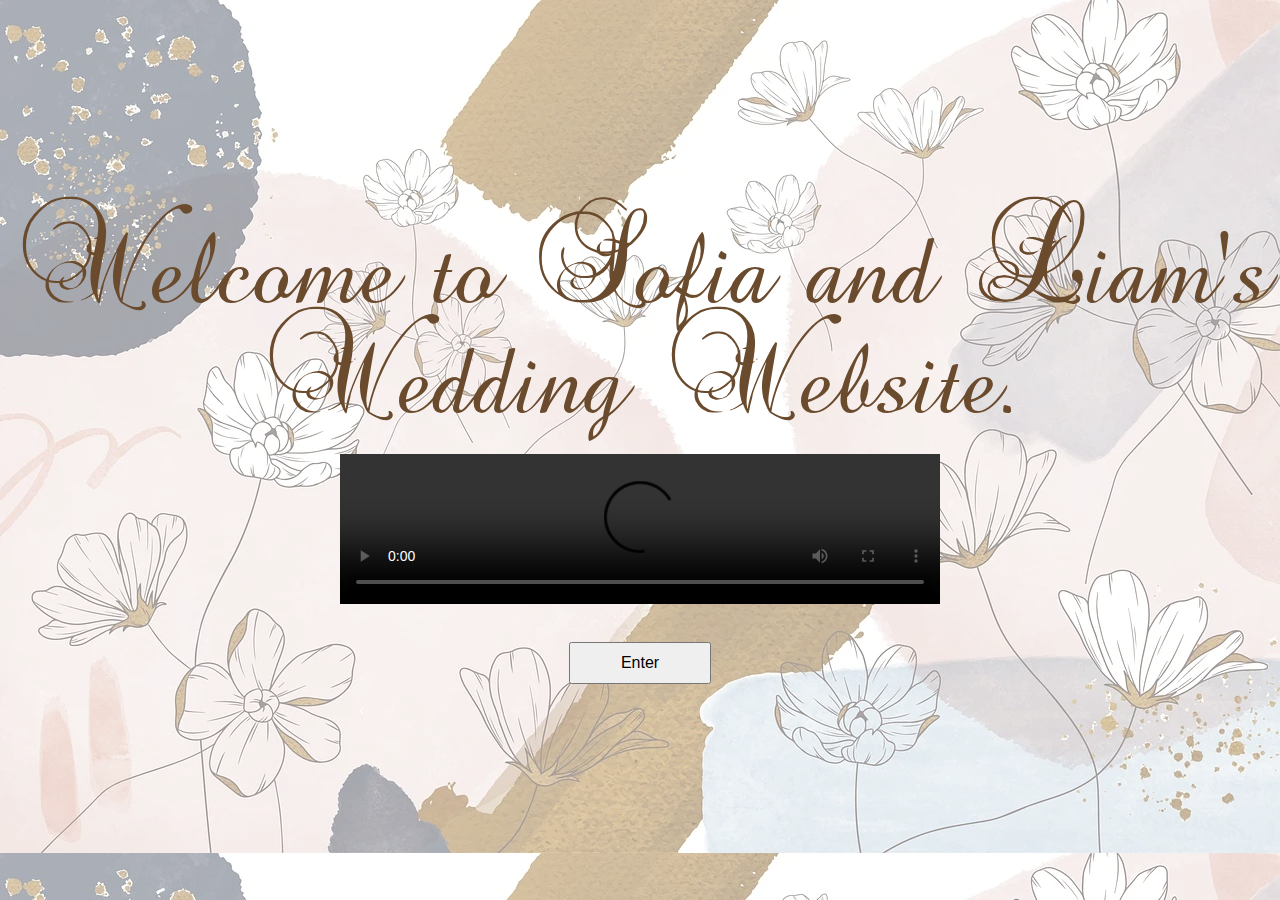
==== commit 52b48e2e: "further link update" ====
--- a/index.html
+++ b/index.html
@@ -18,7 +18,7 @@
         Your browser does not support the video tag.
     </video>
     <br>
-    <a href="/home.html">
+    <a href="home.html">
         <button class="enter-button">Enter</button>
       </a>
     </div>
